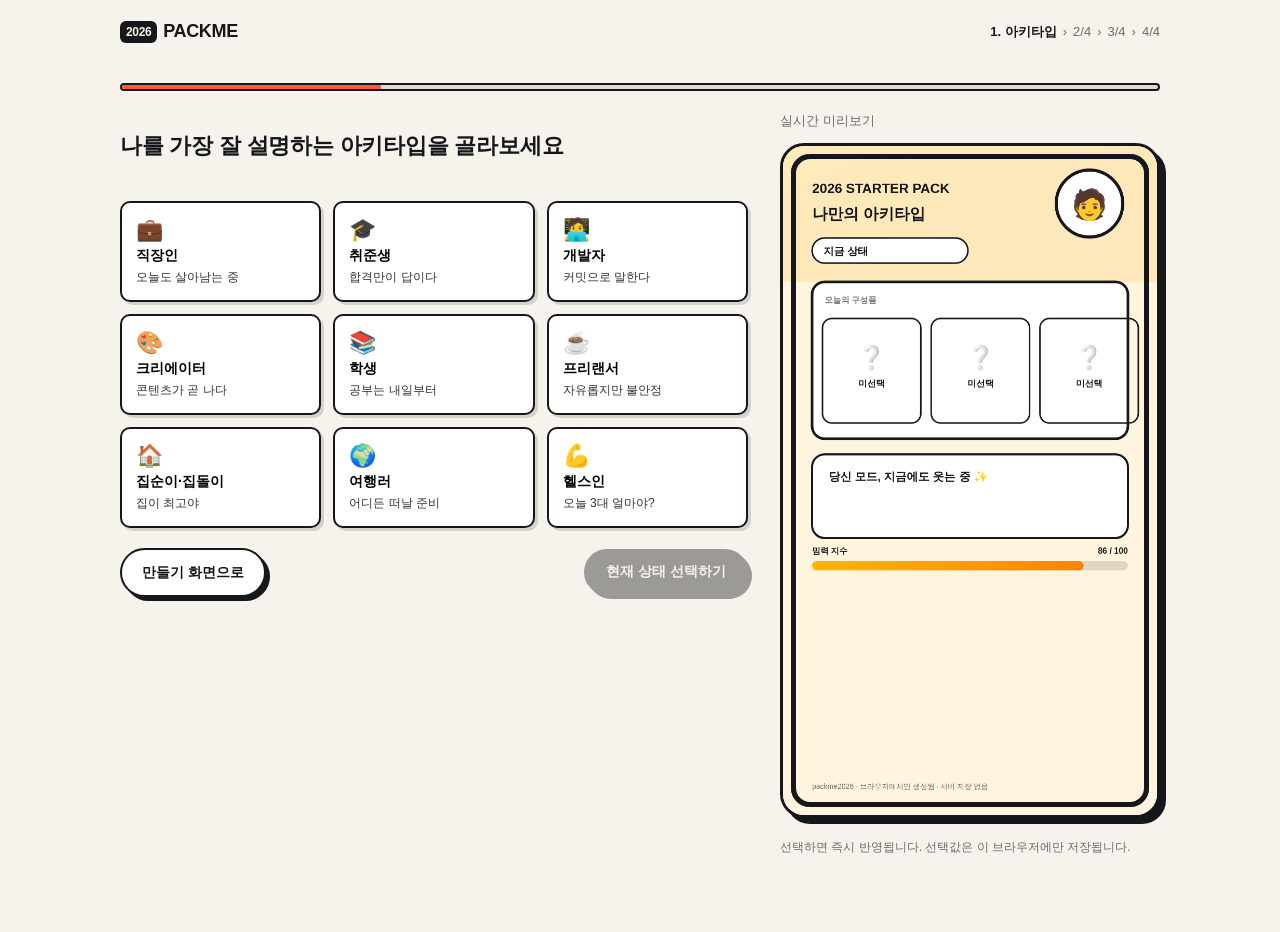
==== create.html @ e0eabcb3 "Implement PACKME 2026 starter-pack poster as a static web app 4-step wizard (archetype, current stat" ====
<!doctype html>
<html lang="ko">
<head>
<meta charset="utf-8">
<meta name="viewport" content="width=device-width, initial-scale=1">
<title>스타터팩 만들기 — PACKME 2026</title>
<link rel="icon" href="data:image/svg+xml,%3Csvg xmlns=%27http://www.w3.org/2000/svg%27 viewBox=%270 0 100 100%27%3E%3Ctext y=%27.9em%27 font-size=%2790%27%3E%F0%9F%93%A6%3C/text%3E%3C/svg%3E">
<link rel="stylesheet" href="assets/css/style.css">
<style>
  .wizard-grid { display: grid; grid-template-columns: 1fr 380px; gap: 32px; align-items: start; }
  @media (max-width: 860px) {
    .wizard-grid { grid-template-columns: 1fr; }
    .wizard-grid .preview-col { order: -1; }
  }
  .preview-col { position: sticky; top: 20px; }
  .step-panel { display: none; }
  .step-panel.active { display: flex; flex-direction: column; gap: 20px; }
  .state-row { display: flex; align-items: center; gap: 16px; }
  .state-row .emoji-disc { width: 40px; height: 40px; border-radius: 50%; border: 2px solid var(--line); display: flex; align-items: center; justify-content: center; font-size: 20px; background: #fff; flex: none; }
</style>
</head>
<body>
  <header class="topbar">
    <a class="brand" href="index.html"><span class="badge">2026</span> PACKME</a>
    <div class="spacer"></div>
    <div class="steps" id="stepsBreadcrumb"></div>
  </header>

  <main class="wrap">
    <div class="col gap-16" style="margin-bottom:20px;">
      <div class="progress-track"><div class="progress-fill" id="progressFill" style="width:25%;"></div></div>
    </div>

    <div class="wizard-grid">
      <div>
        <!-- Step 1: 아키타입 -->
        <section class="step-panel" data-step="1">
          <h2 class="t-lg">나를 가장 잘 설명하는 아키타입을 골라보세요</h2>
          <div class="tile-grid" id="archetypeGrid"></div>
          <div class="row justify-between align-center">
            <a class="btn secondary" href="index.html">만들기 화면으로</a>
            <button class="btn primary" id="toStep2" disabled>현재 상태 선택하기</button>
          </div>
        </section>

        <!-- Step 2: 현재 상태 -->
        <section class="step-panel" data-step="2">
          <h2 class="t-lg">지금 당신의 상태는?</h2>
          <p class="t-sm">현재 상태가 포스터의 배경 톤과 결과 분위기를 결정합니다.</p>
          <div class="col gap-12" id="stateList"></div>
          <div class="row justify-between align-center">
            <button class="btn secondary" id="toStep1">1단계로</button>
            <button class="btn primary" id="toStep2Next" disabled>3단계: 구성품 선택</button>
          </div>
        </section>

        <!-- Step 3: 구성품 3개 -->
        <section class="step-panel" data-step="3">
          <h2 class="t-md">구성품 선택</h2>
          <div class="box tight" id="prevChoicesBox"></div>

          <div class="col gap-8">
            <div class="t-md">취향</div>
            <div class="t-sm">나를 가장 잘 나타내는 취향을 하나 고르세요.</div>
            <div class="chip-row" id="tasteChips"></div>
          </div>
          <div class="col gap-8">
            <div class="t-md">소지품</div>
            <div class="t-sm">늘 들고 다니는 필수품을 하나 고르세요.</div>
            <div class="chip-row" id="belongingChips"></div>
          </div>
          <div class="col gap-8">
            <div class="t-md">습관</div>
            <div class="t-sm">루틴처럼 반복하는 습관을 하나 고르세요.</div>
            <div class="chip-row" id="habitChips"></div>
          </div>

          <div class="box tight">
            <div class="t-sm" style="margin-bottom:8px;">현재 선택 요약</div>
            <div class="summary-grid" id="componentSummary"></div>
          </div>

          <div class="row justify-between align-center">
            <button class="btn secondary" id="toStep2Back">2단계로 돌아가기</button>
            <button class="btn primary" id="toStep4" disabled>4단계로 이동하기</button>
          </div>
        </section>

        <!-- Step 4: 결과 톤 -->
        <section class="step-panel" data-step="4">
          <h2 class="t-md">어떤 분위기로 완성할까요?</h2>
          <p class="t-sm">포스터의 결과 문구, 컬러 테마, 폰트 스타일이 선택한 톤으로 바뀝니다.</p>
          <div class="col gap-12" id="toneList"></div>
          <div class="row justify-between align-center">
            <button class="btn secondary" id="toStep3">3단계로 돌아가기</button>
            <button class="btn accent" id="finishBtn" disabled>포스터 완성하기</button>
          </div>
        </section>
      </div>

      <div class="preview-col col gap-12">
        <div class="t-sm">실시간 미리보기</div>
        <div class="poster-frame" id="previewFrame" data-tone="positive">
          <canvas id="previewCanvas"></canvas>
        </div>
        <p class="poster-caption-hint">선택하면 즉시 반영됩니다. 선택값은 이 브라우저에만 저장됩니다.</p>
      </div>
    </div>
  </main>

  <div class="toast" id="toast"></div>

  <script src="assets/js/data.js"></script>
  <script src="assets/js/state.js"></script>
  <script src="assets/js/poster.js"></script>
  <script src="assets/js/ui.js"></script>
  <script src="assets/js/wizard.js"></script>
</body>
</html>
---- assets/css/style.css ----
/* PACKME 2026 — design system
   Blister-pack packaging aesthetic: bold outlines, sticker corners, punchy type. */

:root {
  --ink: #16171b;
  --paper: #f6f3ec;
  --panel: #ffffff;
  --line: #16171b;
  --muted: #6b6b70;
  --accent: #ff5a36;
  --accent-ink: #16171b;
  --radius: 18px;
  --radius-sm: 10px;
  --shadow-hard: 6px 6px 0 var(--line);
  --shadow-hard-sm: 4px 4px 0 var(--line);
  --gap: 16px;
  --maxw: 1080px;

  /* tone themes (overridden per data-tone) */
  --tone-a: #ffb703;
  --tone-b: #fb8500;
  --tone-bg: #fff4de;
  --tone-text: #16171b;
}

[data-tone="positive"] {
  --tone-a: #ffb703;
  --tone-b: #fb8500;
  --tone-bg: #fff4de;
  --tone-text: #16171b;
}
[data-tone="selfmock"] {
  --tone-a: #6b6b70;
  --tone-b: #2b2b2b;
  --tone-bg: #e7e5e2;
  --tone-text: #16171b;
}
[data-tone="exaggerated"] {
  --tone-a: #39ff14;
  --tone-b: #ff00e5;
  --tone-bg: #0a0a0a;
  --tone-text: #f6f3ec;
}
[data-tone="relaxed"] {
  --tone-a: #cdeac0;
  --tone-b: #d8c9f0;
  --tone-bg: #f6f1fb;
  --tone-text: #16171b;
}
[data-tone="chaos"] {
  --tone-a: #ff3b30;
  --tone-b: #0a84ff;
  --tone-bg: #0d0d0f;
  --tone-text: #f6f3ec;
}

* { box-sizing: border-box; }
html, body { margin: 0; padding: 0; }
body {
  font-family: "Pretendard", "Apple SD Gothic Neo", "Malgun Gothic", -apple-system, BlinkMacSystemFont, sans-serif;
  background: var(--paper);
  color: var(--ink);
  line-height: 1.5;
  -webkit-font-smoothing: antialiased;
}

a { color: inherit; }

img, svg { max-width: 100%; display: block; }

.wrap {
  max-width: var(--maxw);
  margin: 0 auto;
  padding: 20px 20px 64px;
}

/* ---------- header / nav ---------- */
.topbar {
  display: flex;
  align-items: center;
  gap: 12px;
  max-width: var(--maxw);
  margin: 0 auto;
  padding: 18px 20px;
}
.brand {
  font-weight: 800;
  font-size: 18px;
  letter-spacing: -0.02em;
  text-decoration: none;
  display: flex;
  align-items: center;
  gap: 6px;
}
.brand .badge {
  background: var(--ink);
  color: var(--paper);
  border-radius: 6px;
  padding: 2px 6px;
  font-size: 12px;
}
.topbar .spacer { flex: 1; }
.topbar nav { display: flex; gap: 8px; }
.topbar nav a {
  font-size: 13px;
  text-decoration: none;
  color: var(--muted);
  padding: 6px 10px;
  border-radius: 999px;
}
.topbar nav a:hover { background: rgba(0,0,0,0.06); color: var(--ink); }

/* ---------- layout helpers ---------- */
.row { display: flex; flex-direction: row; }
.col { display: flex; flex-direction: column; }
.gap-8 { gap: 8px; }
.gap-12 { gap: 12px; }
.gap-16 { gap: 16px; }
.gap-20 { gap: 20px; }
.gap-24 { gap: 24px; }
.gap-32 { gap: 32px; }
.gap-40 { gap: 40px; }
.gap-48 { gap: 48px; }
.align-center { align-items: center; }
.align-start { align-items: flex-start; }
.justify-center { justify-content: center; }
.justify-between { justify-content: space-between; }
.wrap-row { flex-wrap: wrap; }
.center-text { text-align: center; }
.stack { display: flex; flex-direction: column; }

.split {
  display: grid;
  grid-template-columns: 1fr 1fr;
  gap: 40px;
  align-items: start;
}
@media (max-width: 860px) {
  .split { grid-template-columns: 1fr; }
}

/* ---------- text scale ---------- */
.t-xl { font-size: clamp(28px, 4.4vw, 44px); font-weight: 800; letter-spacing: -0.02em; line-height: 1.15; }
.t-lg { font-size: 22px; font-weight: 800; letter-spacing: -0.01em; }
.t-md { font-size: 16px; font-weight: 700; }
.t-sm { font-size: 13px; color: var(--muted); }
.t-body { font-size: 15px; }

/* ---------- box / card ---------- */
.box {
  background: var(--panel);
  border: 2px solid var(--line);
  border-radius: var(--radius);
  padding: 18px;
}
.box.hard { box-shadow: var(--shadow-hard); }
.box.tight { padding: 12px 14px; }

.tile {
  background: var(--panel);
  border: 2px solid var(--line);
  border-radius: var(--radius-sm);
  padding: 14px;
  cursor: pointer;
  text-align: left;
  display: flex;
  flex-direction: column;
  gap: 4px;
  transition: transform .12s ease, box-shadow .12s ease;
  box-shadow: 3px 3px 0 rgba(22,23,27,0.15);
}
.tile:hover { transform: translate(-1px,-1px); box-shadow: 4px 4px 0 rgba(22,23,27,0.35); }
.tile.selected {
  background: var(--accent);
  color: #fff;
  box-shadow: var(--shadow-hard-sm);
}
.tile .emoji { font-size: 22px; }
.tile .name { font-weight: 700; font-size: 14px; }
.tile .tagline { font-size: 12px; opacity: .8; }

.tile-grid {
  display: grid;
  grid-template-columns: repeat(3, 1fr);
  gap: 12px;
}
@media (max-width: 640px) {
  .tile-grid { grid-template-columns: repeat(2, 1fr); }
}

/* ---------- chips ---------- */
.chip {
  border: 2px solid var(--line);
  background: var(--panel);
  border-radius: 999px;
  padding: 8px 14px;
  font-size: 13px;
  font-weight: 600;
  cursor: pointer;
}
.chip.selected { background: var(--ink); color: var(--paper); }
.chip-row { display: flex; flex-wrap: wrap; gap: 8px; }

/* ---------- radio card (tone picker) ---------- */
.tone-card {
  display: flex;
  align-items: center;
  gap: 14px;
  border: 2px solid var(--line);
  border-radius: var(--radius-sm);
  padding: 14px 16px;
  cursor: pointer;
  background: var(--panel);
}
.tone-card.selected { background: #fff4ec; box-shadow: var(--shadow-hard-sm); }
.tone-card input { width: 18px; height: 18px; accent-color: var(--accent); }
.tone-card .name { font-weight: 800; font-size: 15px; }
.tone-card .desc { font-size: 12px; color: var(--muted); }
.tone-dot {
  width: 22px; height: 22px; border-radius: 50%;
  border: 2px solid var(--line); flex: none;
}

/* ---------- buttons ---------- */
.btn {
  appearance: none;
  border: 2px solid var(--line);
  background: var(--panel);
  color: var(--ink);
  padding: 12px 20px;
  border-radius: 999px;
  font-weight: 700;
  font-size: 14px;
  cursor: pointer;
  text-decoration: none;
  display: inline-flex;
  align-items: center;
  justify-content: center;
  gap: 8px;
  box-shadow: var(--shadow-hard-sm);
  transition: transform .1s ease;
}
.btn:active { transform: translate(2px,2px); box-shadow: none; }
.btn.primary { background: var(--ink); color: var(--paper); }
.btn.accent { background: var(--accent); color: #fff; border-color: var(--line); }
.btn.secondary { background: var(--panel); }
.btn.ghost { border-color: transparent; box-shadow: none; background: transparent; }
.btn:disabled { opacity: .4; cursor: not-allowed; transform: none; box-shadow: var(--shadow-hard-sm); }
.btn.block { width: 100%; }
.btn-row { display: flex; gap: 10px; flex-wrap: wrap; }

/* ---------- progress ---------- */
.steps {
  display: flex; align-items: center; gap: 6px; font-size: 13px; color: var(--muted); flex-wrap: wrap;
}
.steps .current { color: var(--ink); font-weight: 800; }
.steps a { text-decoration: none; color: var(--muted); }
.progress-track {
  height: 8px; border-radius: 999px; background: rgba(0,0,0,0.1); border: 2px solid var(--line); overflow: hidden;
}
.progress-fill { height: 100%; background: var(--accent); }

/* ---------- poster ---------- */
.poster-frame {
  border: 3px solid var(--line);
  border-radius: 24px;
  box-shadow: var(--shadow-hard);
  overflow: hidden;
  background: var(--tone-bg, #fff4de);
  aspect-ratio: 9 / 16;
  width: 100%;
  max-width: 380px;
  position: relative;
}
.poster-frame canvas { width: 100%; height: 100%; display: block; }
.poster-caption-hint { font-size: 12px; color: var(--muted); margin-top: 8px; }

/* ---------- home hero ---------- */
.hero {
  display: flex; flex-direction: column; align-items: center; gap: 16px; text-align: center; padding: 40px 0 16px;
}
.hero .t-sm { max-width: 480px; }

.feature-cards {
  display: grid; grid-template-columns: repeat(4, 1fr); gap: 20px;
}
@media (max-width: 860px) { .feature-cards { grid-template-columns: repeat(2, 1fr); } }
.feature-card {
  border: 2px solid var(--line); border-radius: var(--radius-sm); padding: 18px; text-align: center;
  background: var(--panel);
  display: flex; flex-direction: column; gap: 8px; align-items: center;
}
.feature-card .emoji { font-size: 26px; }

.link-card {
  border: 2px solid var(--line); border-radius: var(--radius-sm); padding: 16px; text-decoration: none; color: var(--ink);
  background: var(--panel); flex: 1; min-width: 220px;
}
.link-card:hover { background: #fff4ec; }
.link-card .title { font-weight: 800; margin-bottom: 4px; }
.link-card .desc { font-size: 12px; color: var(--muted); }

/* ---------- input ---------- */
.input {
  border: 2px solid var(--line);
  border-radius: 999px;
  padding: 10px 16px;
  font-size: 13px;
  width: 100%;
  background: var(--panel);
}

/* ---------- badge / meme meter ---------- */
.meter-track {
  height: 10px; border-radius: 999px; background: rgba(0,0,0,0.12); border: 2px solid var(--line); overflow: hidden;
}
.meter-fill { height: 100%; background: linear-gradient(90deg, var(--tone-a), var(--tone-b)); }

/* ---------- modal ---------- */
.modal-backdrop {
  position: fixed; inset: 0; background: rgba(15,15,17,0.55);
  display: none; align-items: center; justify-content: center; padding: 20px; z-index: 50;
}
.modal-backdrop.open { display: flex; }
.modal {
  background: var(--panel); border: 2px solid var(--line); border-radius: var(--radius);
  box-shadow: var(--shadow-hard); padding: 24px; max-width: 360px; width: 100%;
  display: flex; flex-direction: column; gap: 14px; align-items: center; text-align: center;
}
.qr-box { background: #fff; padding: 10px; border: 2px solid var(--line); border-radius: 12px; }

/* ---------- footer ---------- */
.footer {
  max-width: var(--maxw); margin: 0 auto; padding: 24px 20px 40px; color: var(--muted); font-size: 12px;
  display: flex; justify-content: space-between; flex-wrap: wrap; gap: 8px;
}

/* ---------- toast ---------- */
.toast {
  position: fixed; left: 50%; bottom: 24px; transform: translate(-50%, 20px);
  background: var(--ink); color: var(--paper); padding: 10px 18px; border-radius: 999px; font-size: 13px;
  opacity: 0; pointer-events: none; transition: all .2s ease; z-index: 60; font-weight: 600;
}
.toast.show { opacity: 1; transform: translate(-50%, 0); }

.summary-grid {
  display: grid; grid-template-columns: repeat(3, 1fr); gap: 16px;
}
@media (max-width: 640px) { .summary-grid { grid-template-columns: 1fr; } }

.kv { display: flex; flex-direction: column; gap: 4px; }
.kv .k { font-size: 12px; color: var(--muted); }
.kv .v { font-size: 14px; font-weight: 700; }

.reaction-row { display: flex; gap: 10px; justify-content: center; flex-wrap: wrap; }
.reaction-row .btn.picked { background: var(--accent); color: #fff; }

.privacy-list { display: flex; flex-direction: column; gap: 16px; }
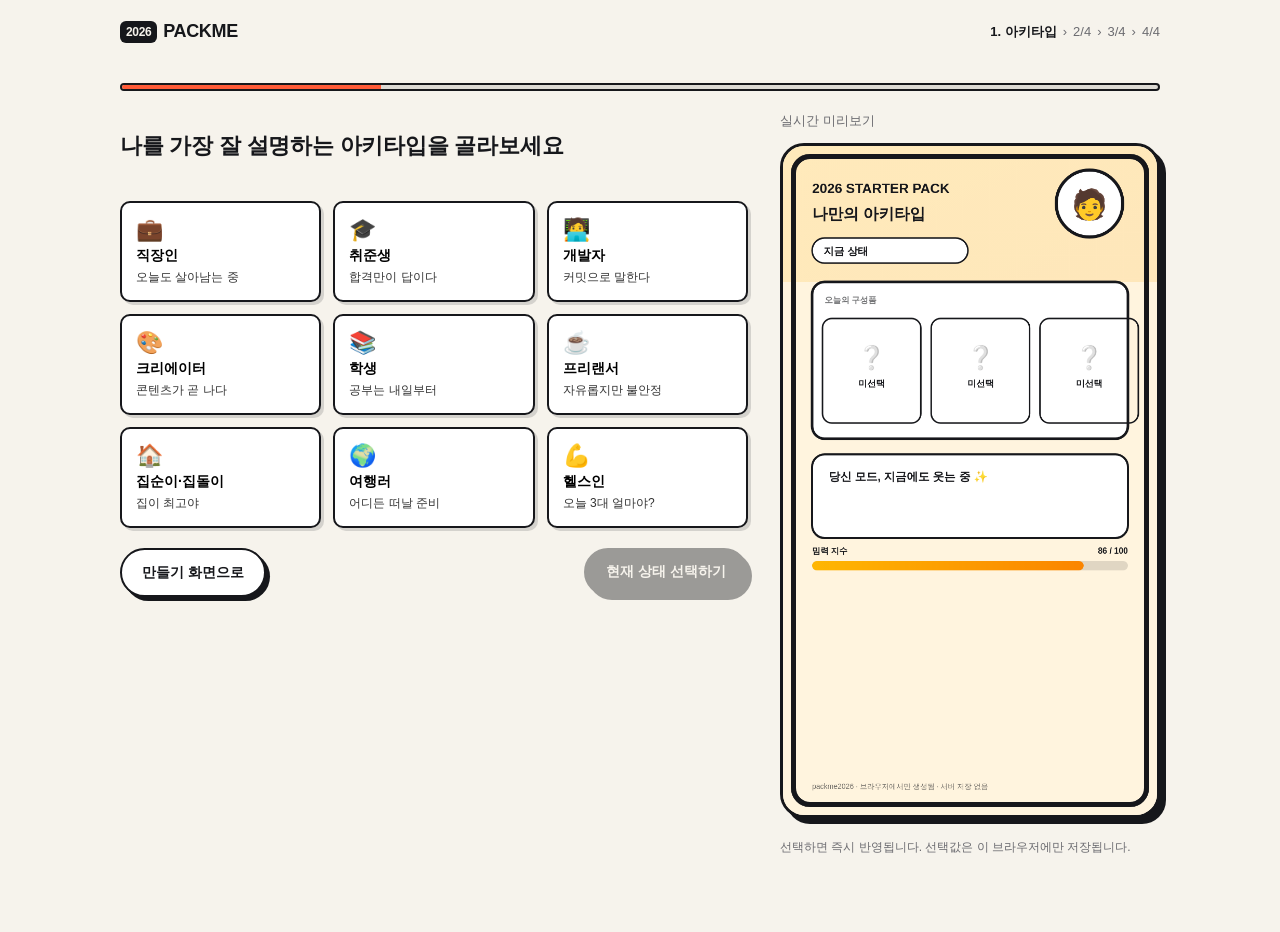
==== commit da75f50a: "Address P0 feedback: landing hero, share fallback, a11y, robustness - Landing hero: single primary C" ====
--- a/create.html
+++ b/create.html
@@ -4,15 +4,18 @@
 <meta charset="utf-8">
 <meta name="viewport" content="width=device-width, initial-scale=1">
 <title>스타터팩 만들기 — PACKME 2026</title>
+<meta name="theme-color" content="#f6f3ec">
 <link rel="icon" href="data:image/svg+xml,%3Csvg xmlns=%27http://www.w3.org/2000/svg%27 viewBox=%270 0 100 100%27%3E%3Ctext y=%27.9em%27 font-size=%2790%27%3E%F0%9F%93%A6%3C/text%3E%3C/svg%3E">
 <link rel="stylesheet" href="assets/css/style.css">
 <style>
   .wizard-grid { display: grid; grid-template-columns: 1fr 380px; gap: 32px; align-items: start; }
+  .preview-col { position: sticky; top: 20px; }
   @media (max-width: 860px) {
     .wizard-grid { grid-template-columns: 1fr; }
-    .wizard-grid .preview-col { order: -1; }
+    /* Choices must come first on mobile — a full-size sticky poster preview
+       above the fold made the tile grids look hidden/unreachable. */
+    .preview-col { position: static; max-width: 220px; margin: 0 auto; }
   }
-  .preview-col { position: sticky; top: 20px; }
   .step-panel { display: none; }
   .step-panel.active { display: flex; flex-direction: column; gap: 20px; }
   .state-row { display: flex; align-items: center; gap: 16px; }
@@ -23,7 +26,7 @@
   <header class="topbar">
     <a class="brand" href="index.html"><span class="badge">2026</span> PACKME</a>
     <div class="spacer"></div>
-    <div class="steps" id="stepsBreadcrumb"></div>
+    <div class="steps" id="stepsBreadcrumb" aria-live="polite"></div>
   </header>
 
   <main class="wrap">
--- a/assets/css/style.css
+++ b/assets/css/style.css
@@ -175,6 +175,8 @@
   color: #fff;
   box-shadow: var(--shadow-hard-sm);
 }
+.tile[aria-pressed="true"] .name::after,
+.tile[aria-pressed="true"] .t-md::after { content: " ✓"; }
 .tile .emoji { font-size: 22px; }
 .tile .name { font-weight: 700; font-size: 14px; }
 .tile .tagline { font-size: 12px; opacity: .8; }
@@ -193,12 +195,16 @@
   border: 2px solid var(--line);
   background: var(--panel);
   border-radius: 999px;
-  padding: 8px 14px;
+  padding: 10px 16px;
+  min-height: 44px;
   font-size: 13px;
   font-weight: 600;
   cursor: pointer;
+  display: inline-flex;
+  align-items: center;
 }
 .chip.selected { background: var(--ink); color: var(--paper); }
+.chip[aria-pressed="true"]::after { content: " ✓"; }
 .chip-row { display: flex; flex-wrap: wrap; gap: 8px; }
 
 /* ---------- radio card (tone picker) ---------- */
@@ -228,6 +234,7 @@
   background: var(--panel);
   color: var(--ink);
   padding: 12px 20px;
+  min-height: 48px;
   border-radius: 999px;
   font-weight: 700;
   font-size: 14px;
@@ -281,6 +288,11 @@
 }
 .hero .t-sm { max-width: 480px; }
 
+@media (max-width: 480px) {
+  .hero { padding: 20px 0 12px; gap: 12px; }
+  .hero .poster-frame { max-width: 190px !important; margin-top: 0 !important; }
+}
+
 .feature-cards {
   display: grid; grid-template-columns: repeat(4, 1fr); gap: 20px;
 }
@@ -356,3 +368,24 @@
 .reaction-row .btn.picked { background: var(--accent); color: #fff; }
 
 .privacy-list { display: flex; flex-direction: column; gap: 16px; }
+
+/* ---------- accessibility: focus + motion ---------- */
+:focus-visible {
+  outline: 3px solid var(--accent);
+  outline-offset: 2px;
+}
+.tile:focus-visible,
+.chip:focus-visible,
+.tone-card:focus-within {
+  outline: 3px solid var(--accent);
+  outline-offset: 2px;
+}
+
+@media (prefers-reduced-motion: reduce) {
+  *, *::before, *::after {
+    animation-duration: 0.01ms !important;
+    animation-iteration-count: 1 !important;
+    transition-duration: 0.01ms !important;
+    scroll-behavior: auto !important;
+  }
+}
